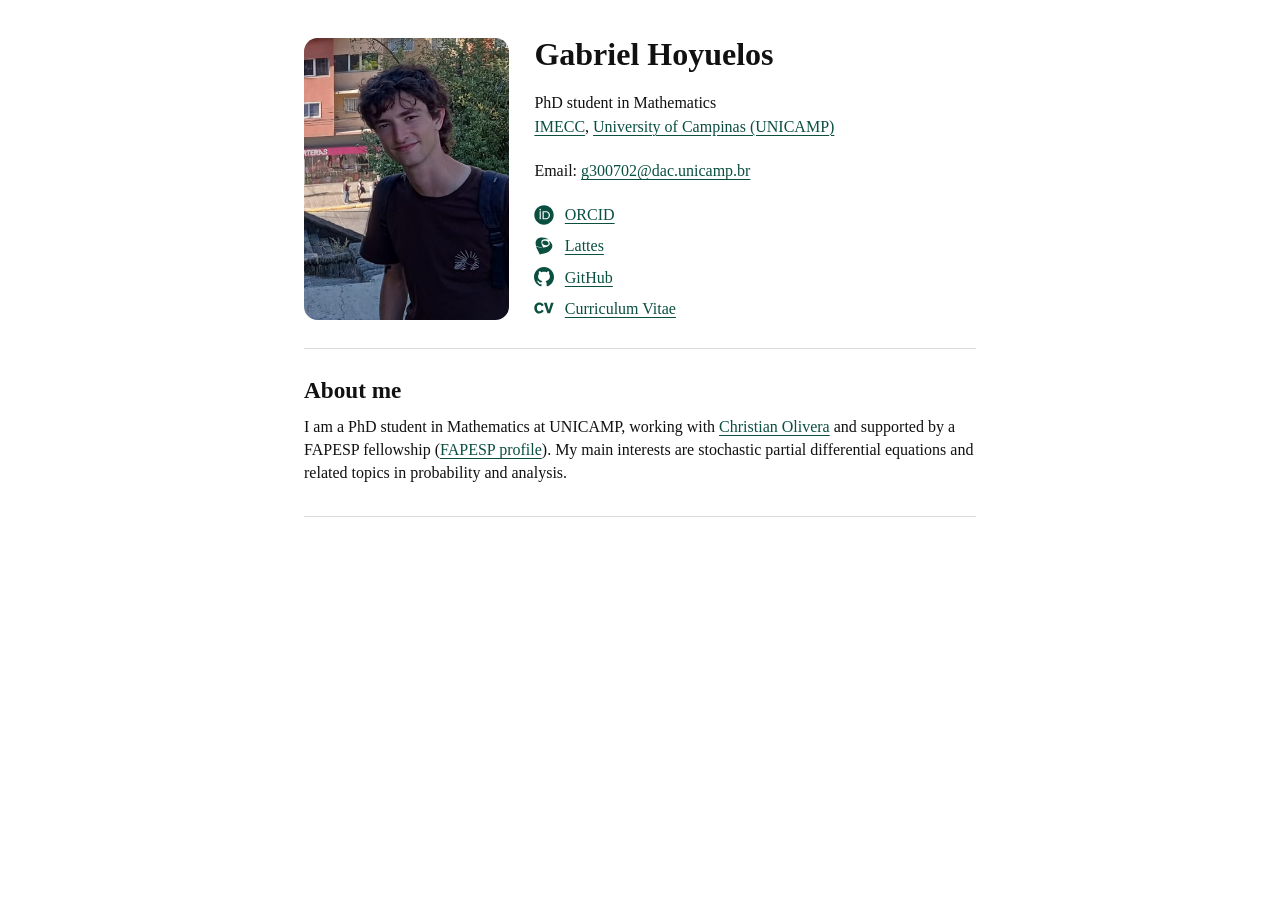
==== index.html @ a4bb59a8 "Increase profile spacing and outer margins" ====
<!doctype html>
<html lang="en">
<head>
  <meta name="robots" content="max-image-preview:none">
  <meta name="google-site-verification" content="4Wr2xLD0dpylmJ2tUfRhv2UvzZL1YmcZlmnLReRVewo">
  <meta charset="utf-8">
  <meta name="viewport" content="width=device-width, initial-scale=1">
  <meta name="description" content="Gabriel Hoyuelos, PhD student in Mathematics at IMECC, University of Campinas (UNICAMP).">
  <title>Gabriel Hoyuelos</title>
  <link rel="stylesheet" href="home.css?v=20261124-profile-spacing-v3">
  <link rel="canonical" href="https://gabrielhoyuelos.github.io/">
  <script type="application/ld+json">
{
  "@context": "https://schema.org",
  "@type": "Person",
  "name": "Gabriel Hoyuelos",
  "url": "https://gabrielhoyuelos.github.io/",
  "jobTitle": "PhD student in Mathematics",
  "affiliation": {
    "@type": "CollegeOrUniversity",
    "name": "University of Campinas (UNICAMP)",
    "url": "https://www.unicamp.br/"
  },
  "sameAs": [
    "https://github.com/gabrielhoyuelos"
  ]
}
  </script>
</head>
<body>
  <main>
    <header class="profile">
      <div class="portrait">
        <img src="assets/gabriel-hoyuelos.jpeg" alt="Gabriel Hoyuelos" width="900" height="1600">
      </div>
      <div class="profile-copy">
        <h1>Gabriel Hoyuelos</h1>
        <p class="role">PhD student in Mathematics<br>
          <a href="https://www.ime.unicamp.br/">IMECC</a>, <a href="https://www.unicamp.br/">University of Campinas (UNICAMP)</a>
        </p>
        <p class="email">Email: <a href="mailto:g300702@dac.unicamp.br">g300702@dac.unicamp.br</a></p>
        <nav class="profile-links" aria-label="Profile links">
          <!-- ORCID and Lattes glyphs from Academicons by James Walsh (SIL OFL 1.1). -->
          <a href="https://orcid.org/0009-0006-7490-9083">
            <svg aria-hidden="true" viewBox="0 0 512 512"><path d="m 336.6206,194.53756 c -7.12991,-3.32734 -13.8671,-5.55949 -20.25334,-6.61343 -6.36534,-1.09517 -16.57451,-1.61223 -30.71059,-1.61223 h -36.70409 v 152.74712 h 37.63425 c 14.6735,0 26.08126,-1.01267 34.22385,-3.01709 8.14259,-2.00442 14.92159,-4.52592 20.35674,-7.62608 5.43519,-3.07925 10.416,-6.8615 14.94192,-11.38742 14.4876,-14.71475 21.74129,-33.27334 21.74129,-55.7176 0,-22.05151 -7.44016,-40.05177 -22.34085,-53.98159 -5.49732,-5.16674 -11.82143,-9.44459 -18.88918,-12.79281 z M 255.99999,8.0000031 C 119.02153,8.0000031 8.0000034,119.04185 8.0000034,255.99998 8.0000034,392.95812 119.02153,504 255.99999,504 392.97849,504 504,392.95812 504,255.99998 504,119.04185 392.97849,8.0000031 255.99999,8.0000031 Z M 173.66372,365.51268 H 144.27546 V 160.1481 h 29.38826 z M 158.94954,138.69619 c -11.13935,0 -20.21208,-9.01056 -20.21208,-20.21208 0,-11.11841 9.05183,-20.191181 20.21208,-20.191181 11.18058,0 20.23244,9.051831 20.23244,20.191181 -0.0219,11.22184 -9.05186,20.21208 -20.23244,20.21208 z m 241.3866,163.59715 c -5.29051,12.54475 -12.83407,23.58066 -22.65053,33.08742 -9.98203,9.83734 -21.59659,17.19443 -34.84378,22.19616 -7.74983,3.01709 -14.83852,5.06335 -21.30725,6.11726 -6.4891,1.01267 -18.82759,1.50883 -37.07593,1.50883 H 219.5033 V 160.1481 h 69.23318 c 27.96195,0 50.03378,4.1541 66.31951,12.54476 16.26485,8.36977 29.18144,20.72859 38.79164,36.97254 9.61013,16.26483 14.4254,34.01757 14.4254,53.19607 0.0227,13.76426 -2.66619,26.90802 -7.93576,39.43187 z"/></svg>
            ORCID
          </a>
          <a href="http://lattes.cnpq.br/7475309954819454">
            <svg aria-hidden="true" viewBox="0 0 448 512"><path d="M 97.871854,434.73261 C 51.534463,339.78442 23.965602,282.44369 23.965602,281.02029 c 0,-2.32214 2.831558,-1.99974 30.672084,3.45957 48.965204,9.61389 75.126384,12.32631 118.735104,12.34258 57.69707,0.0159 104.6807,-9.1222 141.18473,-27.4842 19.31194,-9.71476 30.92555,-18.32755 40.43708,-29.99337 11.716,-14.37824 15.47977,-24.28004 15.61512,-40.94646 0.11867,-15.85237 -2.01801,-24.21167 -11.19035,-43.60874 -3.62892,-7.66433 -6.8168,-16.46265 -7.12098,-19.54964 -0.47493,-4.96814 -0.0684,-5.68084 3.59445,-6.10361 8.00292,-0.94846 47.50732,37.40224 62.05491,60.24069 25.07592,39.38574 27.11161,81.99337 5.88408,123.1953 -13.03903,25.31314 -27.44972,42.82712 -51.57723,62.73362 -40.09844,33.06211 -86.70754,56.08608 -151.06833,74.63514 C 186.61557,459.91141 130.71496,472 119.20225,472 c -2.44075,0 -7.02006,-8.00296 -21.295953,-37.28315 l -0.03402,0.0151 z M 110.77601,281.61191 C 65.760136,275.77998 27.985273,270.70947 26.81537,270.33687 24.815625,269.6926 17.660677,245.82107 13.624773,226.39004 12.607902,221.4726 11.11559,208.45131 10.30202,197.43174 6.6716589,148.26132 17.370799,114.26648 46.041165,83.697237 94.583571,31.98518 198.51713,25.694031 315.77765,67.369458 c 20.58274,7.324215 28.75504,12.410983 24.975,15.580668 -2.79708,2.339846 -21.75315,2.305883 -54.50916,-0.102387 -51.20464,-3.763759 -90.18335,3.357226 -110.27491,20.176211 -30.58742,25.60158 -25.92345,81.72365 13.53071,162.68196 4.27316,8.76586 8.57881,17.34466 9.56318,19.09094 2.28966,4.01773 0.62803,7.74899 -3.3572,7.56196 -1.69755,-0.0813 -39.91486,-4.91203 -84.92926,-10.74592 z m 151.01614,-44.04726 c -35.92814,-6.45997 -68.22691,-28.7388 -78.65437,-54.22127 -5.00209,-12.24165 -4.76437,-28.2131 0.57585,-37.77483 4.83279,-8.64723 17.3107,-18.64993 28.48481,-22.83843 18.59924,-6.96791 51.17019,-4.18853 74.90688,6.40975 22.53229,10.05487 42.50672,27.73816 49.93183,44.18457 9.52925,21.10841 1.59321,44.65955 -18.82072,55.90059 -13.5307,7.44285 -39.82676,11.32572 -56.44249,8.34109 h 0.0181 z"/></svg>
            Lattes
          </a>
          <a href="https://github.com/gabrielhoyuelos">
            <svg aria-hidden="true" xmlns="http://www.w3.org/2000/svg" viewBox="0 0 512 512"><!--! Font Awesome Free 7.3.1 by @fontawesome - https://fontawesome.com License - https://fontawesome.com/license/free (Icons: CC BY 4.0, Fonts: SIL OFL 1.1, Code: MIT License) Copyright 2026 Fonticons, Inc. --><path fill="currentColor" d="M216.5 362.5c-66-8-112.5-55.5-112.5-117 0-25 9-52 24-70-6.5-16.5-5.5-51.5 2-66 20-2.5 47 8 63 22.5 19-6 39-9 63.5-9s44.5 3 62.5 8.5c15.5-14 43-24.5 63-22 7 13.5 8 48.5 1.5 65.5 16 19 24.5 44.5 24.5 70.5 0 61.5-46.5 108-113.5 116.5 17 11 28.5 35 28.5 62.5l0 52C323 491.5 335.5 500 350.5 494 441 459.5 512 369 512 257 512 115.5 397 0 255.5 0S0 115.5 0 257c0 111 70.5 203 165.5 237.5 13.5 5 26.5-4 26.5-17.5l0-40c-7 3-16 5-24 5-33 0-52.5-18-66.5-51.5-5.5-13.5-11.5-21.5-23-23-6-.5-8-3-8-6 0-6 10-10.5 20-10.5 14.5 0 27 9 40 27.5 10 14.5 20.5 21 33 21s20.5-4.5 32-16c8.5-8.5 15-16 21-21z"/></svg>
            GitHub
          </a>
          <a href="cv/Gabriel_Hoyuelos_CV.pdf?v=3">
            <!-- CV glyph by James Walsh, Academicons (SIL Open Font License 1.1). -->
            <svg aria-hidden="true" viewBox="0 0 512 512"><path d="m 249.17973,328.32402 c -9.78758,15.38441 -19.17851,30.4337 -40.22128,45.05521 -11.25687,7.89055 -37.16464,23.30604 -73.9908,23.30604 -70.258325,0 -126.9676516,-51.07979 -126.9676516,-140.88446 0,-78.48565 53.3447156,-140.48607 128.4662816,-140.48607 30.4337,0 57.47396,10.52167 77.38654,26.30447 18.41392,14.65033 27.03796,29.30348 34.56291,42.45573 l -52.58013,26.27338 c -3.76134,-8.62631 -8.28954,-17.64933 -19.91259,-27.40585 -12.78437,-10.15549 -25.53991,-13.15224 -36.45998,-13.15224 -42.821335,0 -65.364452,39.82459 -65.364452,84.14459 0,58.23852 29.700162,87.14305 65.364452,87.14305 34.5629,0 48.47976,-24.0418 57.47396,-39.42563 l 52.24332,26.67235 z M 433.37382,123.57317 H 504 L 411.96314,388.7947 H 344.36647 L 253.46212,123.57317 h 70.62446 l 54.84337,188.60017 z"/></svg>
            Curriculum Vitae
          </a>
        </nav>
      </div>
    </header>
    <section class="about" aria-labelledby="about">
      <h2 id="about">About me</h2>
      <p>I am a PhD student in Mathematics at UNICAMP, working with <a href="https://portal.edat.unicamp.br/perfil?docente=301992&amp;nome_programa=&amp;nome_unidade=INSTITUTO+DE+MATEMATICA%2C+ESTATISTICA+E+COMPUTACAO+CIENTIFICA&amp;origem=programas&amp;sigla_unidade=IMECC">Christian Olivera</a> and supported by a FAPESP fellowship (<a href="https://bv.fapesp.br/pt/pesquisador/748437/gabriel-hoyuelos/">FAPESP profile</a>). My main interests are stochastic partial differential equations and related topics in probability and analysis.</p>
    </section>
  </main>
</body>
</html>
---- home.css ----
:root {
  color-scheme: light;
  --link: #0a4f40;
  font-family: Georgia, "Times New Roman", serif;
  color: #111;
  background: #fff;
  line-height: 1.45;
}

* { box-sizing: border-box; }
body, h1, h2, p { margin: 0; }
main {
  width: min(calc(100% - 3rem), clamp(42rem, 50%, 60rem));
  margin-inline: auto;
}

a {
  color: var(--link);
  text-decoration-line: underline;
  overflow-wrap: anywhere;
  text-underline-offset: .16em;
  text-decoration-thickness: .07em;
}
a:hover { color: #9a6a16; }
a:focus-visible { outline: 2px solid var(--link); outline-offset: 4px; }

.profile {
  display: grid;
  grid-template-columns: clamp(10rem, 16vw, 14rem) minmax(0, 1fr);
  gap: clamp(1rem, 2vw, 1.6rem);
  padding-block: clamp(1.75rem, 3vw, 2.75rem) 1.75rem;
}
.portrait {
  position: relative;
  overflow: hidden;
  border-radius: .85rem;
  min-height: 0;
}
/* Retain the face-and-torso crop of the original full-length photograph. */
.portrait img {
  position: absolute;
  width: 257.142857%;
  height: auto;
  right: 0;
  top: 0;
  transform: translateY(-42.5%);
}
.profile-copy {
  display: flex;
  flex-direction: column;
  align-items: flex-start;
  justify-content: space-between;
  min-height: clamp(16rem, 22vw, 19rem);
  line-height: 1.45;
  gap: .75rem;
}
h1 { font-size: 2em; line-height: 1; }
.profile-links {
  display: grid;
  justify-items: start;
  gap: .5rem;
}
.profile-links a { display: inline-flex; align-items: center; gap: .65em; }
.profile-links svg { width: 1.25em; height: 1.25em; fill: currentColor; flex: none; }

.about { border-block: 1px solid #d7ddd7; padding-block: 1.65rem 2rem; }
.about h2 { margin-bottom: .4em; font-size: 1.45em; line-height: 1.3; }

@media screen and (max-width: 38rem) {
  .profile { grid-template-columns: 1fr; gap: 1.25rem; padding-block: 1.75rem; }
  .profile-copy { min-height: auto; }
  .portrait { width: 8.5rem; aspect-ratio: 3 / 4; }
}
@media print {
  main { width: 100%; font-size: 12pt; }
  a { color: inherit; }
}
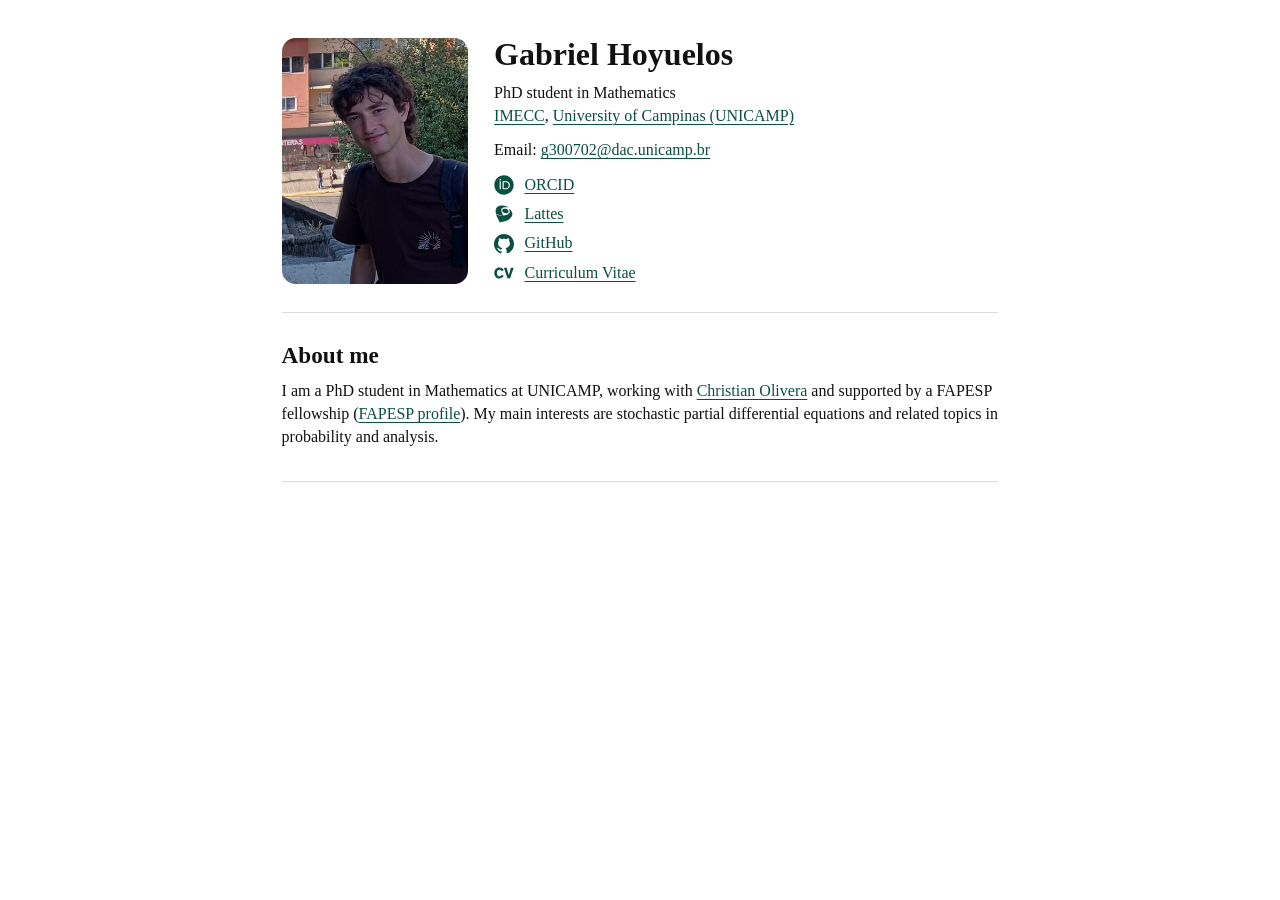
==== commit dda53863: "Bring profile spacing 70 percent toward the compact layout" ====
--- a/index.html
+++ b/index.html
@@ -7,7 +7,7 @@
   <meta name="viewport" content="width=device-width, initial-scale=1">
   <meta name="description" content="Gabriel Hoyuelos, PhD student in Mathematics at IMECC, University of Campinas (UNICAMP).">
   <title>Gabriel Hoyuelos</title>
-  <link rel="stylesheet" href="home.css?v=20261124-profile-spacing-v3">
+  <link rel="stylesheet" href="home.css?v=20261124-profile-spacing-v4">
   <link rel="canonical" href="https://gabrielhoyuelos.github.io/">
   <script type="application/ld+json">
 {
--- a/home.css
+++ b/home.css
@@ -10,7 +10,7 @@
 * { box-sizing: border-box; }
 body, h1, h2, p { margin: 0; }
 main {
-  width: min(calc(100% - 3rem), clamp(42rem, 50%, 60rem));
+  width: min(calc(100% - 2.65rem), clamp(44.8rem, 53.85%, 64.55rem));
   margin-inline: auto;
 }
 
@@ -26,7 +26,7 @@
 
 .profile {
   display: grid;
-  grid-template-columns: clamp(10rem, 16vw, 14rem) minmax(0, 1fr);
+  grid-template-columns: clamp(10rem, 14.6vw, 12.775rem) minmax(0, 1fr);
   gap: clamp(1rem, 2vw, 1.6rem);
   padding-block: clamp(1.75rem, 3vw, 2.75rem) 1.75rem;
 }
@@ -50,15 +50,15 @@
   flex-direction: column;
   align-items: flex-start;
   justify-content: space-between;
-  min-height: clamp(16rem, 22vw, 19rem);
-  line-height: 1.45;
-  gap: .75rem;
+  min-height: clamp(14.88rem, calc(10.08rem + 6.6vw), 15.78rem);
+  line-height: 1.401;
+  gap: .575rem;
 }
 h1 { font-size: 2em; line-height: 1; }
 .profile-links {
   display: grid;
   justify-items: start;
-  gap: .5rem;
+  gap: .43rem;
 }
 .profile-links a { display: inline-flex; align-items: center; gap: .65em; }
 .profile-links svg { width: 1.25em; height: 1.25em; fill: currentColor; flex: none; }
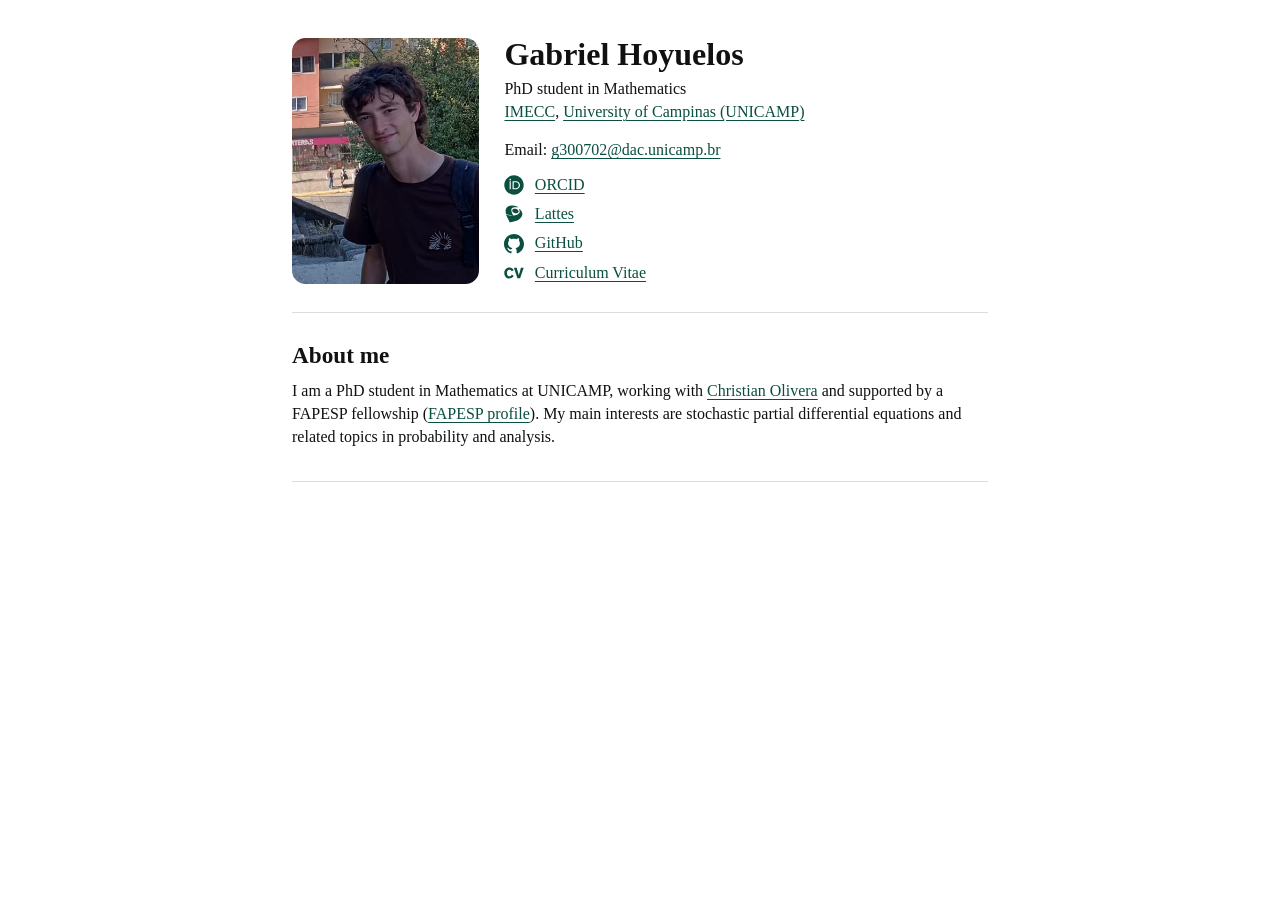
==== commit 9dfab3ad: "Increase side margins and bring the academic title closer to the name" ====
--- a/index.html
+++ b/index.html
@@ -7,7 +7,7 @@
   <meta name="viewport" content="width=device-width, initial-scale=1">
   <meta name="description" content="Gabriel Hoyuelos, PhD student in Mathematics at IMECC, University of Campinas (UNICAMP).">
   <title>Gabriel Hoyuelos</title>
-  <link rel="stylesheet" href="home.css?v=20261124-profile-spacing-v4">
+  <link rel="stylesheet" href="home.css?v=20261124-profile-spacing-v6">
   <link rel="canonical" href="https://gabrielhoyuelos.github.io/">
   <script type="application/ld+json">
 {
--- a/home.css
+++ b/home.css
@@ -10,7 +10,7 @@
 * { box-sizing: border-box; }
 body, h1, h2, p { margin: 0; }
 main {
-  width: min(calc(100% - 2.65rem), clamp(44.8rem, 53.85%, 64.55rem));
+  width: min(calc(100% - 3rem), clamp(43.5rem, 52%, 62.5rem));
   margin-inline: auto;
 }
 
@@ -54,6 +54,7 @@
   line-height: 1.401;
   gap: .575rem;
 }
+.role { position: relative; top: -.25rem; }
 h1 { font-size: 2em; line-height: 1; }
 .profile-links {
   display: grid;
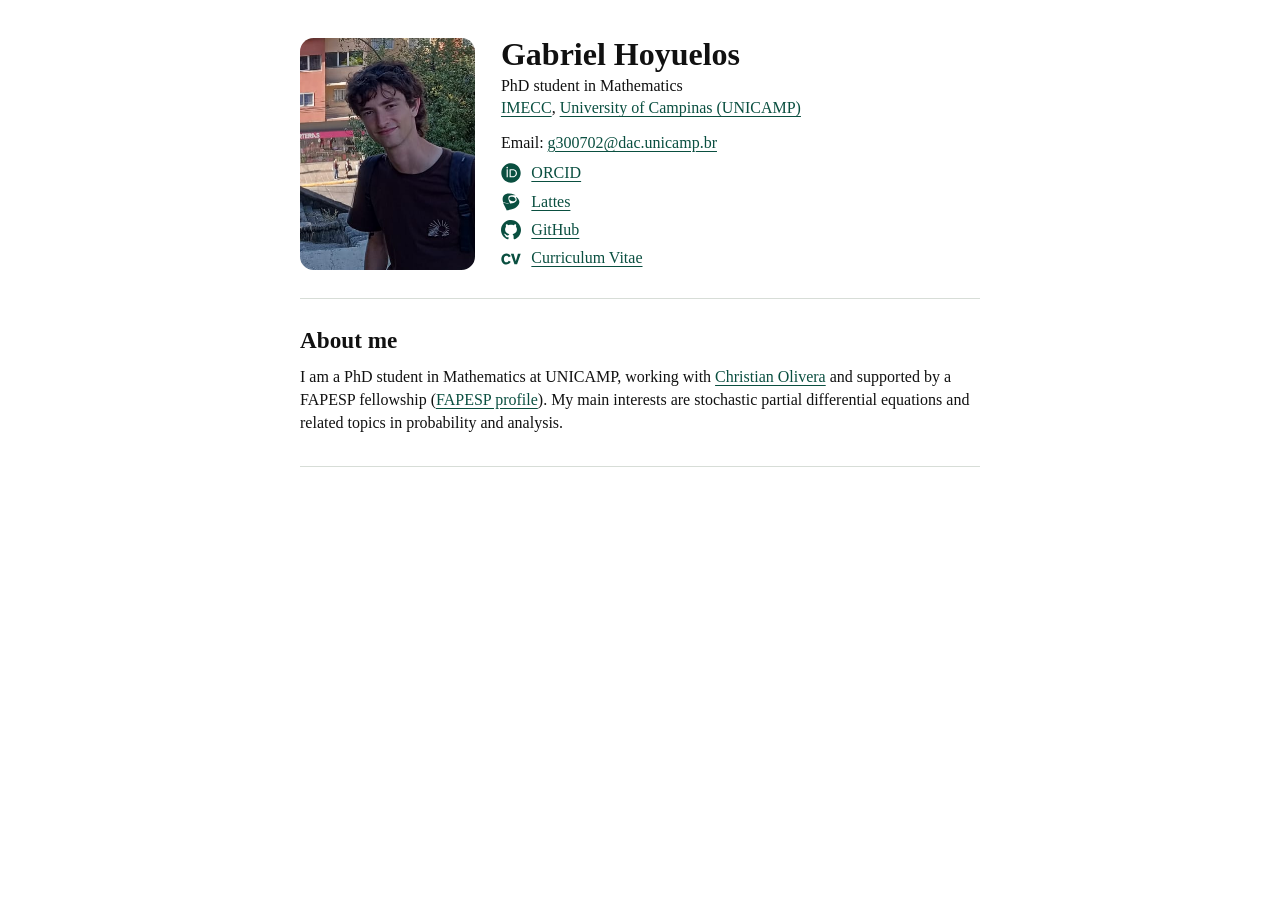
==== commit 4b6a5ee0: "Reduce portrait size and gently widen the side margins" ====
--- a/index.html
+++ b/index.html
@@ -7,7 +7,7 @@
   <meta name="viewport" content="width=device-width, initial-scale=1">
   <meta name="description" content="Gabriel Hoyuelos, PhD student in Mathematics at IMECC, University of Campinas (UNICAMP).">
   <title>Gabriel Hoyuelos</title>
-  <link rel="stylesheet" href="home.css?v=20261124-profile-spacing-v6">
+  <link rel="stylesheet" href="home.css?v=20261124-profile-spacing-v7">
   <link rel="canonical" href="https://gabrielhoyuelos.github.io/">
   <script type="application/ld+json">
 {
--- a/home.css
+++ b/home.css
@@ -10,7 +10,7 @@
 * { box-sizing: border-box; }
 body, h1, h2, p { margin: 0; }
 main {
-  width: min(calc(100% - 3rem), clamp(43.5rem, 52%, 62.5rem));
+  width: min(calc(100% - 3.25rem), clamp(42.5rem, 51%, 61.25rem));
   margin-inline: auto;
 }
 
@@ -26,7 +26,7 @@
 
 .profile {
   display: grid;
-  grid-template-columns: clamp(10rem, 14.6vw, 12.775rem) minmax(0, 1fr);
+  grid-template-columns: clamp(9.375rem, 13.7vw, 12rem) minmax(0, 1fr);
   gap: clamp(1rem, 2vw, 1.6rem);
   padding-block: clamp(1.75rem, 3vw, 2.75rem) 1.75rem;
 }
@@ -50,16 +50,16 @@
   flex-direction: column;
   align-items: flex-start;
   justify-content: space-between;
-  min-height: clamp(14.88rem, calc(10.08rem + 6.6vw), 15.78rem);
+  min-height: clamp(14rem, calc(9.5rem + 6.2vw), 14.875rem);
   line-height: 1.401;
-  gap: .575rem;
+  gap: .5rem;
 }
 .role { position: relative; top: -.25rem; }
 h1 { font-size: 2em; line-height: 1; }
 .profile-links {
   display: grid;
   justify-items: start;
-  gap: .43rem;
+  gap: .375rem;
 }
 .profile-links a { display: inline-flex; align-items: center; gap: .65em; }
 .profile-links svg { width: 1.25em; height: 1.25em; fill: currentColor; flex: none; }
@@ -70,7 +70,7 @@
 @media screen and (max-width: 38rem) {
   .profile { grid-template-columns: 1fr; gap: 1.25rem; padding-block: 1.75rem; }
   .profile-copy { min-height: auto; }
-  .portrait { width: 8.5rem; aspect-ratio: 3 / 4; }
+  .portrait { width: 8rem; aspect-ratio: 3 / 4; }
 }
 @media print {
   main { width: 100%; font-size: 12pt; }
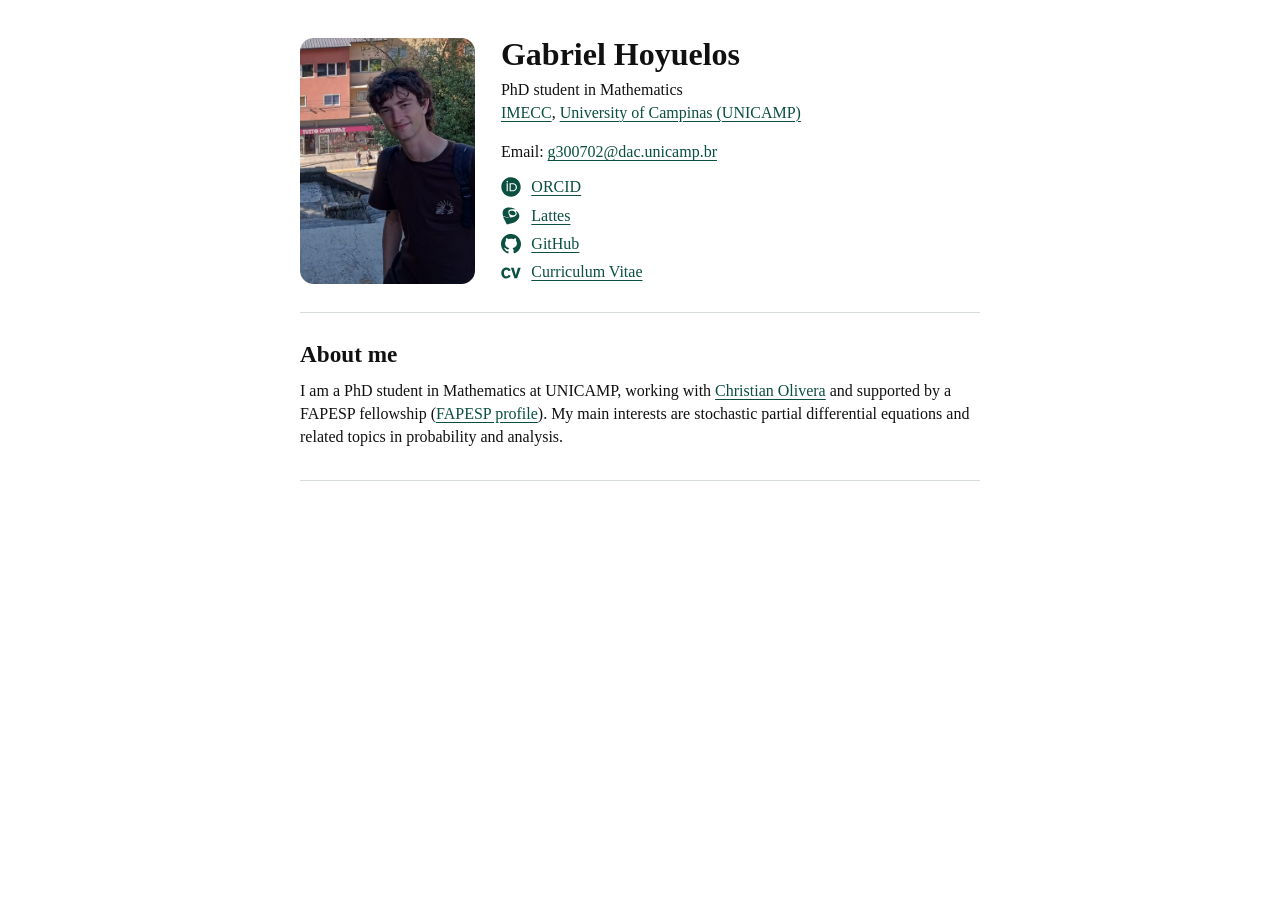
==== commit e99c8633: "Use stable portrait crops for side-by-side and stacked layouts" ====
--- a/index.html
+++ b/index.html
@@ -7,7 +7,7 @@
   <meta name="viewport" content="width=device-width, initial-scale=1">
   <meta name="description" content="Gabriel Hoyuelos, PhD student in Mathematics at IMECC, University of Campinas (UNICAMP).">
   <title>Gabriel Hoyuelos</title>
-  <link rel="stylesheet" href="home.css?v=20261124-profile-spacing-v7">
+  <link rel="stylesheet" href="home.css?v=20261124-profile-spacing-v8">
   <link rel="canonical" href="https://gabrielhoyuelos.github.io/">
   <script type="application/ld+json">
 {
--- a/home.css
+++ b/home.css
@@ -34,16 +34,18 @@
   position: relative;
   overflow: hidden;
   border-radius: .85rem;
-  min-height: 0;
+  width: 100%;
+  align-self: start;
+  aspect-ratio: 5 / 7;
 }
-/* Retain the face-and-torso crop of the original full-length photograph. */
+/* Anchor the wider crop on the subject at the right of the photograph. */
 .portrait img {
   position: absolute;
-  width: 257.142857%;
+  width: 215%;
   height: auto;
   right: 0;
   top: 0;
-  transform: translateY(-42.5%);
+  transform: translateY(-41%);
 }
 .profile-copy {
   display: flex;
@@ -70,7 +72,7 @@
 @media screen and (max-width: 38rem) {
   .profile { grid-template-columns: 1fr; gap: 1.25rem; padding-block: 1.75rem; }
   .profile-copy { min-height: auto; }
-  .portrait { width: 8rem; aspect-ratio: 3 / 4; }
+  .portrait { width: 8rem; aspect-ratio: 1; }
 }
 @media print {
   main { width: 100%; font-size: 12pt; }
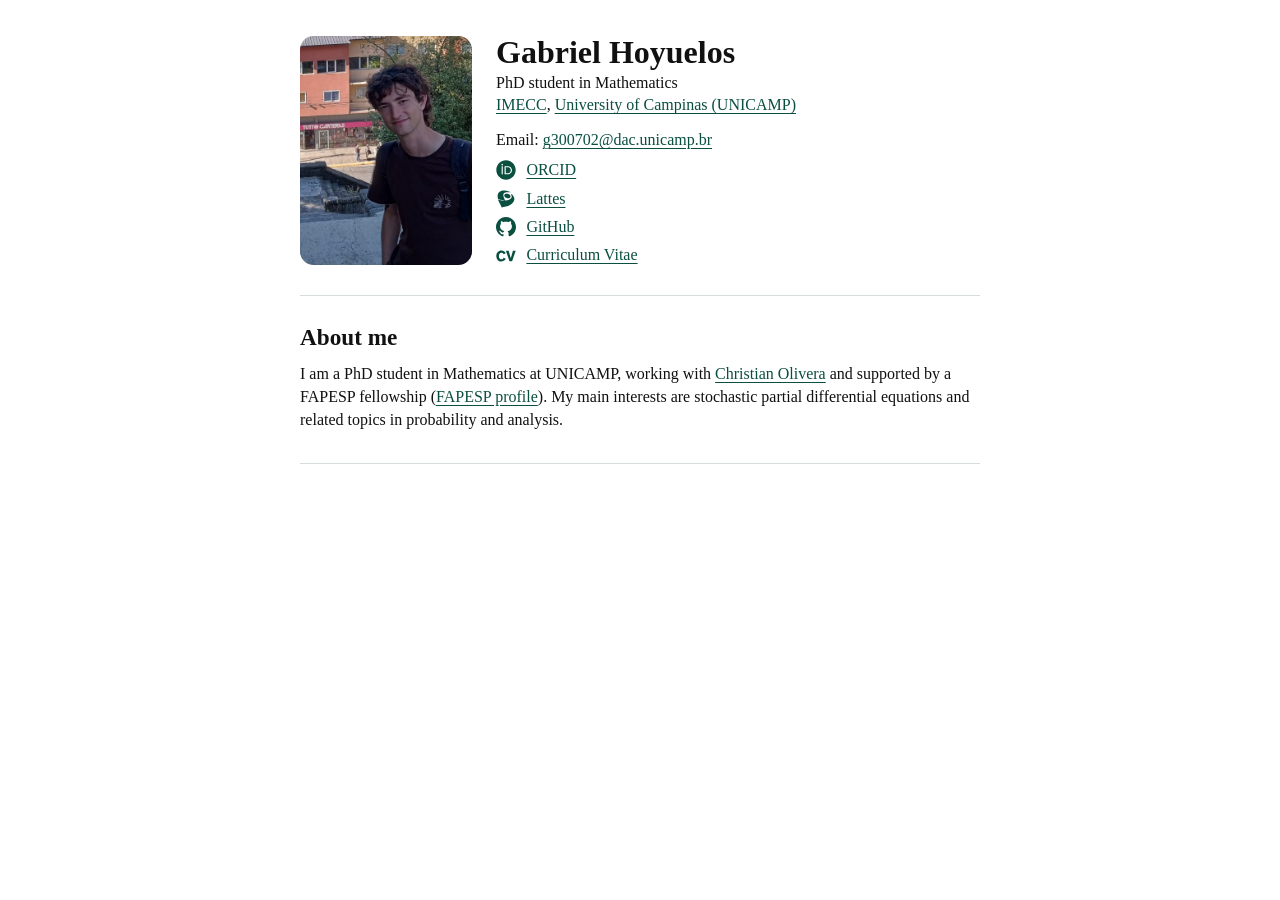
==== commit 3d0758f2: "Fix desktop profile dimensions and spacing to the compact reference" ====
--- a/index.html
+++ b/index.html
@@ -7,7 +7,7 @@
   <meta name="viewport" content="width=device-width, initial-scale=1">
   <meta name="description" content="Gabriel Hoyuelos, PhD student in Mathematics at IMECC, University of Campinas (UNICAMP).">
   <title>Gabriel Hoyuelos</title>
-  <link rel="stylesheet" href="home.css?v=20261124-profile-spacing-v8">
+  <link rel="stylesheet" href="home.css?v=20261124-profile-spacing-v9">
   <link rel="canonical" href="https://gabrielhoyuelos.github.io/">
   <script type="application/ld+json">
 {
--- a/home.css
+++ b/home.css
@@ -10,7 +10,7 @@
 * { box-sizing: border-box; }
 body, h1, h2, p { margin: 0; }
 main {
-  width: min(calc(100% - 3.25rem), clamp(42.5rem, 51%, 61.25rem));
+  width: min(calc(100% - 3.25rem), 42.5rem);
   margin-inline: auto;
 }
 
@@ -26,9 +26,9 @@
 
 .profile {
   display: grid;
-  grid-template-columns: clamp(9.375rem, 13.7vw, 12rem) minmax(0, 1fr);
-  gap: clamp(1rem, 2vw, 1.6rem);
-  padding-block: clamp(1.75rem, 3vw, 2.75rem) 1.75rem;
+  grid-template-columns: 10.75rem minmax(0, 1fr);
+  gap: 1.5rem;
+  padding-block: 2.25rem 1.75rem;
 }
 .portrait {
   position: relative;
@@ -36,7 +36,7 @@
   border-radius: .85rem;
   width: 100%;
   align-self: start;
-  aspect-ratio: 5 / 7;
+  aspect-ratio: 3 / 4;
 }
 /* Anchor the wider crop on the subject at the right of the photograph. */
 .portrait img {
@@ -51,8 +51,6 @@
   display: flex;
   flex-direction: column;
   align-items: flex-start;
-  justify-content: space-between;
-  min-height: clamp(14rem, calc(9.5rem + 6.2vw), 14.875rem);
   line-height: 1.401;
   gap: .5rem;
 }
@@ -71,7 +69,6 @@
 
 @media screen and (max-width: 38rem) {
   .profile { grid-template-columns: 1fr; gap: 1.25rem; padding-block: 1.75rem; }
-  .profile-copy { min-height: auto; }
   .portrait { width: 8rem; aspect-ratio: 1; }
 }
 @media print {
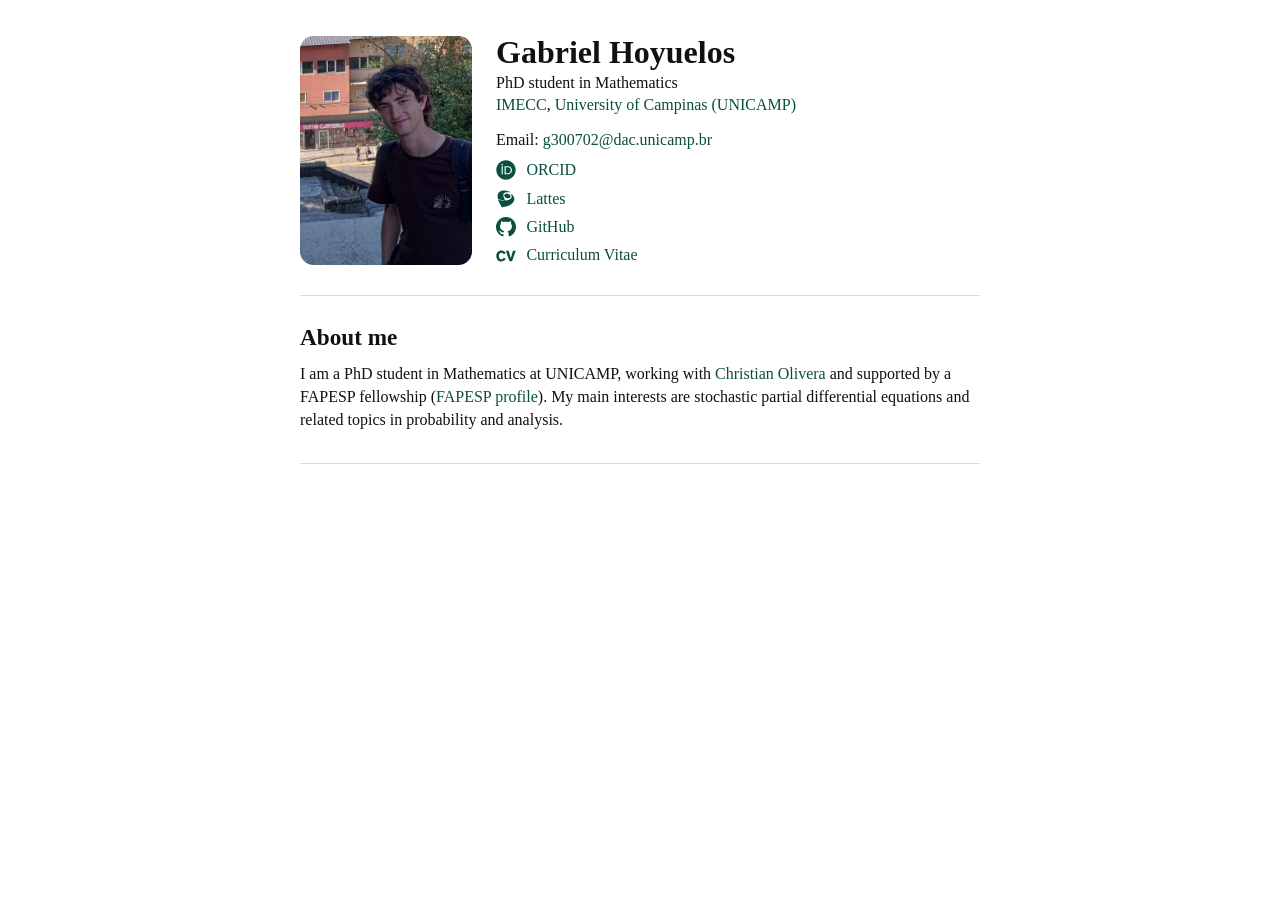
==== commit 9f6c99f6: "Refresh the stylesheet URL for restored link colors" ====
--- a/index.html
+++ b/index.html
@@ -7,7 +7,7 @@
   <meta name="viewport" content="width=device-width, initial-scale=1">
   <meta name="description" content="Gabriel Hoyuelos, PhD student in Mathematics at IMECC, University of Campinas (UNICAMP).">
   <title>Gabriel Hoyuelos</title>
-  <link rel="stylesheet" href="home.css?v=20261124-profile-spacing-v9">
+  <link rel="stylesheet" href="home.css?v=baabe7b53cce">
   <link rel="canonical" href="https://gabrielhoyuelos.github.io/">
   <script type="application/ld+json">
 {
--- a/home.css
+++ b/home.css
@@ -16,12 +16,12 @@
 
 a {
   color: var(--link);
-  text-decoration-line: underline;
+  text-decoration: none;
   overflow-wrap: anywhere;
   text-underline-offset: .16em;
   text-decoration-thickness: .07em;
 }
-a:hover { color: #9a6a16; }
+a:hover { color: #9a6a16; text-decoration-line: underline; }
 a:focus-visible { outline: 2px solid var(--link); outline-offset: 4px; }
 
 .profile {
@@ -69,7 +69,7 @@
 
 @media screen and (max-width: 38rem) {
   .profile { grid-template-columns: 1fr; gap: 1.25rem; padding-block: 1.75rem; }
-  .portrait { width: 8rem; aspect-ratio: 1; }
+  .portrait { width: 10.75rem; aspect-ratio: 1; }
 }
 @media print {
   main { width: 100%; font-size: 12pt; }
